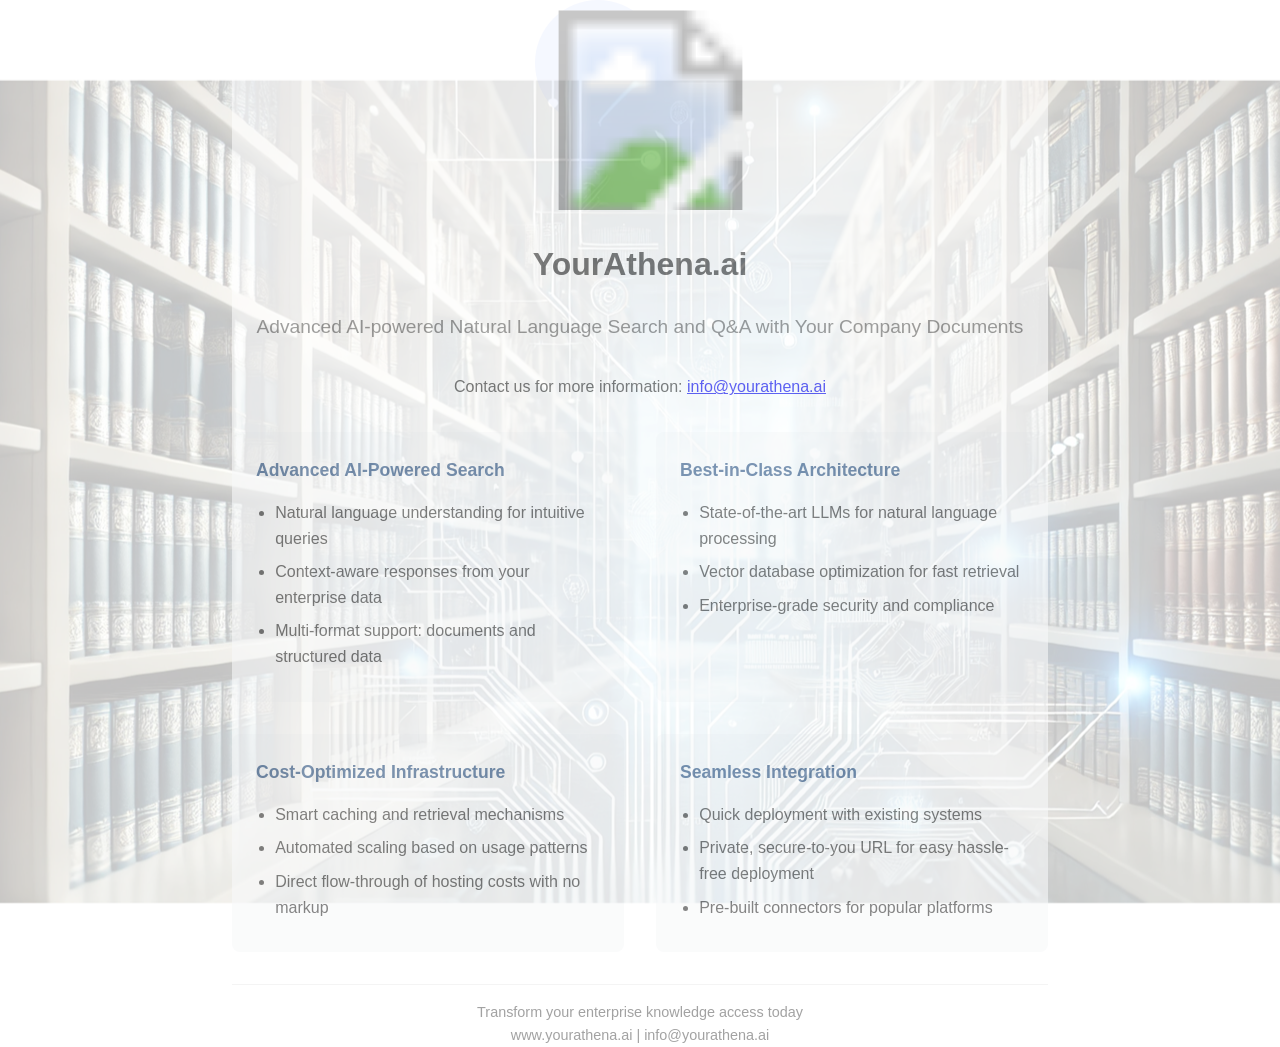
==== YourAthena/index.html @ 60d4d9eb "Update favicon path in index.html" ====
<!DOCTYPE html>

<html>
<head>
    <link rel="icon" type="image/x-icon" href="./static/images/logo_athena_ai.ico">
    <style>
        body {
            font-family: Arial, sans-serif;
            opacity: 0.6;
            line-height: 1.6;
            max-width: 8.5in;
            margin: 0 auto;
            /*padding: 1in;*/
            color: #333;
            background: url('/static/images/background web.png') center center no-repeat;
            background-size: auto;
            position: relative;
        }
        body::before {
            content: '';
            position: absolute;
            top: 0;
            left: 0;
            right: 0;
            bottom: 0;
            background: rgba(255, 255, 255, 0.95);
            z-index: -1;
        }
        .header {
            text-align: center;
            margin-bottom: 2rem;
        }
        .logo {
            margin-bottom: 1rem;
        }
        .tagline {
            font-size: 1.2rem;
            color: #666;
            margin-bottom: 2rem;
        }
        .main-content {
            display: grid;
            grid-template-columns: 1fr 1fr;
            gap: 2rem;
            margin-bottom: 2rem;
        }
        .feature-section {
            background: #f8f9fa;
            padding: 1.5rem;
            border-radius: 8px;
        }
        .feature-title {
            color: #2c5282;
            font-size: 1.1rem;
            font-weight: bold;
            margin-bottom: 1rem;
        }
        .feature-list {
            margin: 0;
            padding-left: 1.2rem;
        }
        .feature-list li {
            margin-bottom: 0.5rem;
        }
        .footer {
            text-align: center;
            margin-top: 2rem;
            padding-top: 1rem;
            border-top: 1px solid #eee;
            font-size: 0.9rem;
            color: #666;
        }
    </style>
</head>
<body>
    <div class="header">
        <div class="logo">
            <svg width="210" height="210" viewBox="0 0 200 200">
                <circle cx="60" cy="60" r="60" fill="#f0f4ff"/>
                <image href="/static/images/logo Athena.AI.png" x="10" y="10" width="200" height="200"/>
            </svg>
        </div>
        <h1>YourAthena.ai</h1>
        <div class="tagline">
             Advanced AI-powered Natural Language Search and Q&A with Your Company Documents
        </div>
        <div>
            Contact us for more information: <a href="mailto:info@yourathena.ai">info@yourathena.ai</a>
        </div>
    </div>

    <div class="main-content">
        <div class="feature-section">
            <div class="feature-title">Advanced AI-Powered Search</div>
            <ul class="feature-list">
                <li>Natural language understanding for intuitive queries</li>
                <li>Context-aware responses from your enterprise data</li>
                <li>Multi-format support: documents and structured data</li>
            </ul>
        </div>

        <div class="feature-section">
            <div class="feature-title">Best-in-Class Architecture</div>
            <ul class="feature-list">
                <li>State-of-the-art LLMs for natural language processing</li>
                <li>Vector database optimization for fast retrieval</li>
                <li>Enterprise-grade security and compliance</li>
            </ul>
        </div>

        <div class="feature-section">
            <div class="feature-title">Cost-Optimized Infrastructure</div>
            <ul class="feature-list">
                <li>Smart caching and retrieval mechanisms</li>
                <li>Automated scaling based on usage patterns</li>
                <li>Direct flow-through of hosting costs with no markup</li>
            </ul>
        </div>

        <div class="feature-section">
            <div class="feature-title">Seamless Integration</div>
            <ul class="feature-list">
                <li>Quick deployment with existing systems</li>
                <li>Private, secure-to-you URL for easy hassle-free deployment</li>
                <li>Pre-built connectors for popular platforms</li>
            </ul>
        </div>
    </div>

    <div class="footer">
        Transform your enterprise knowledge access today
        <br>
        www.yourathena.ai | info@yourathena.ai
    </div>
</body>
</html>
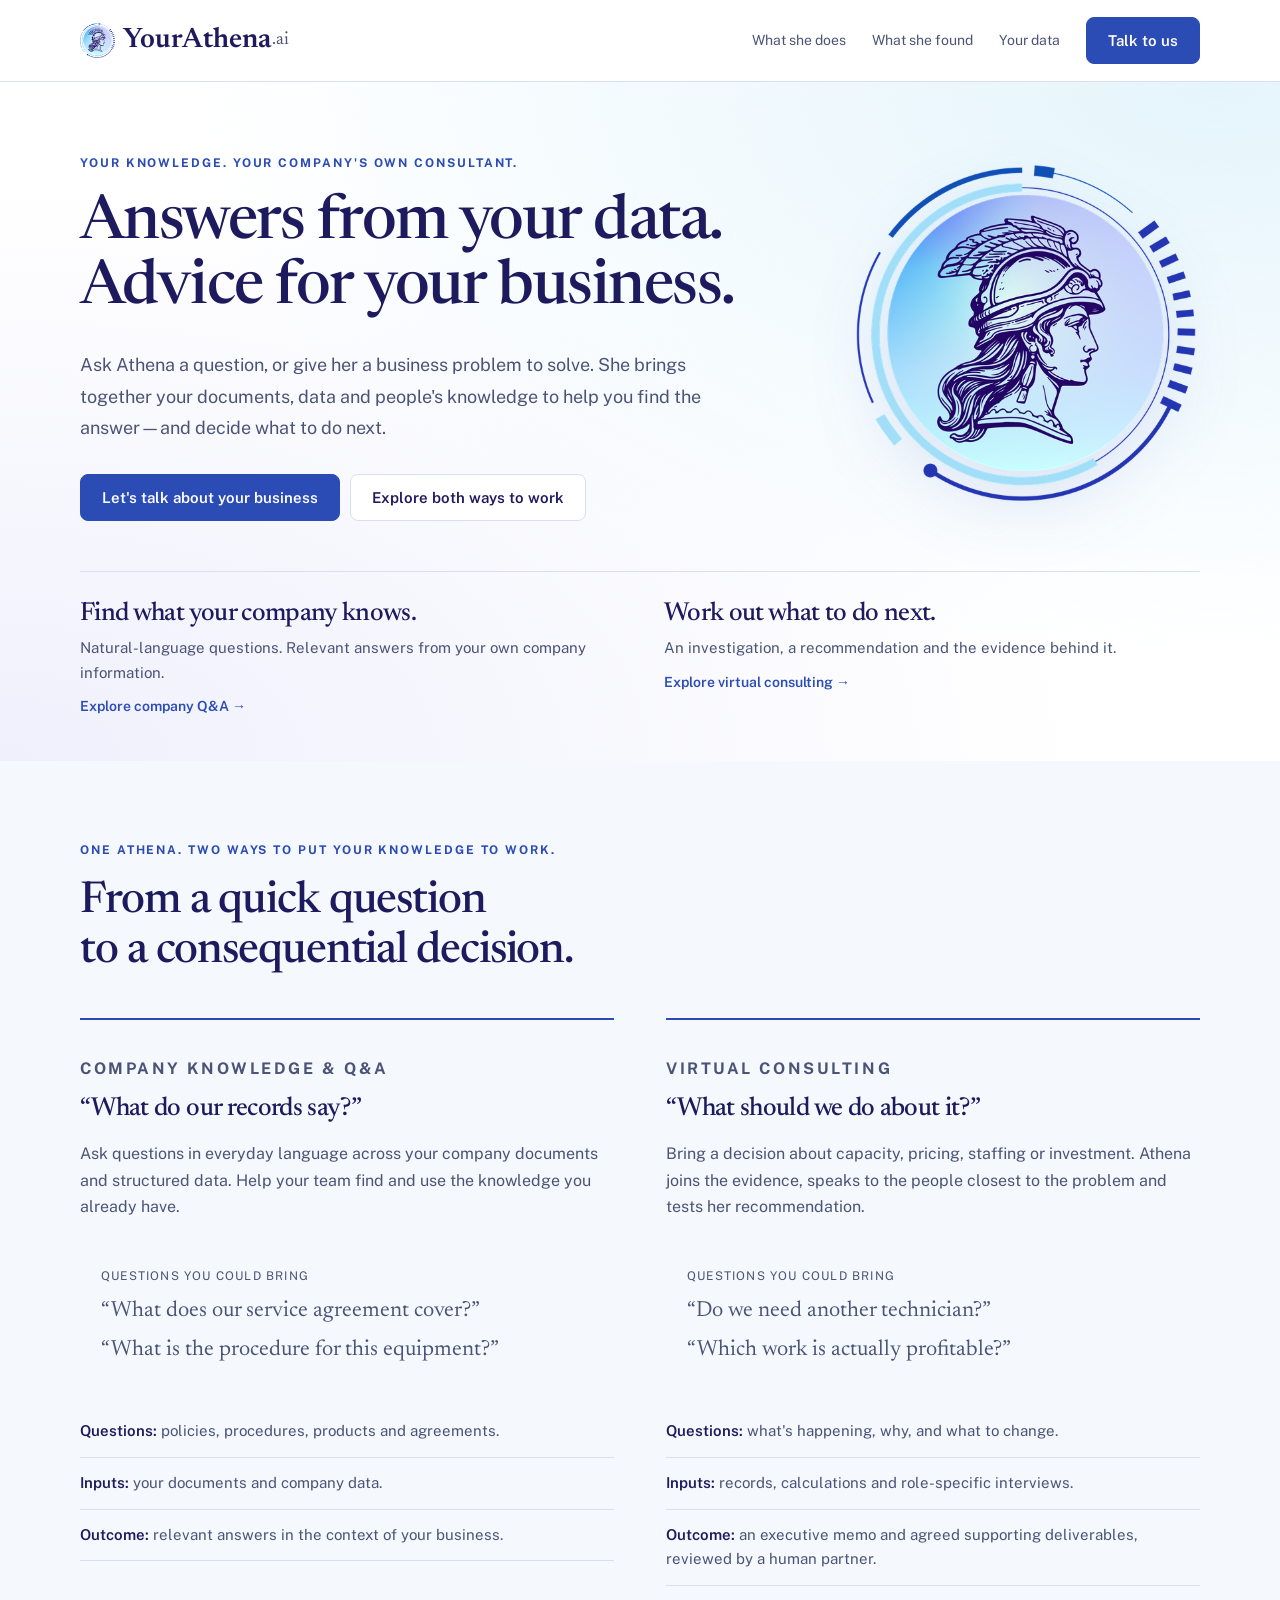
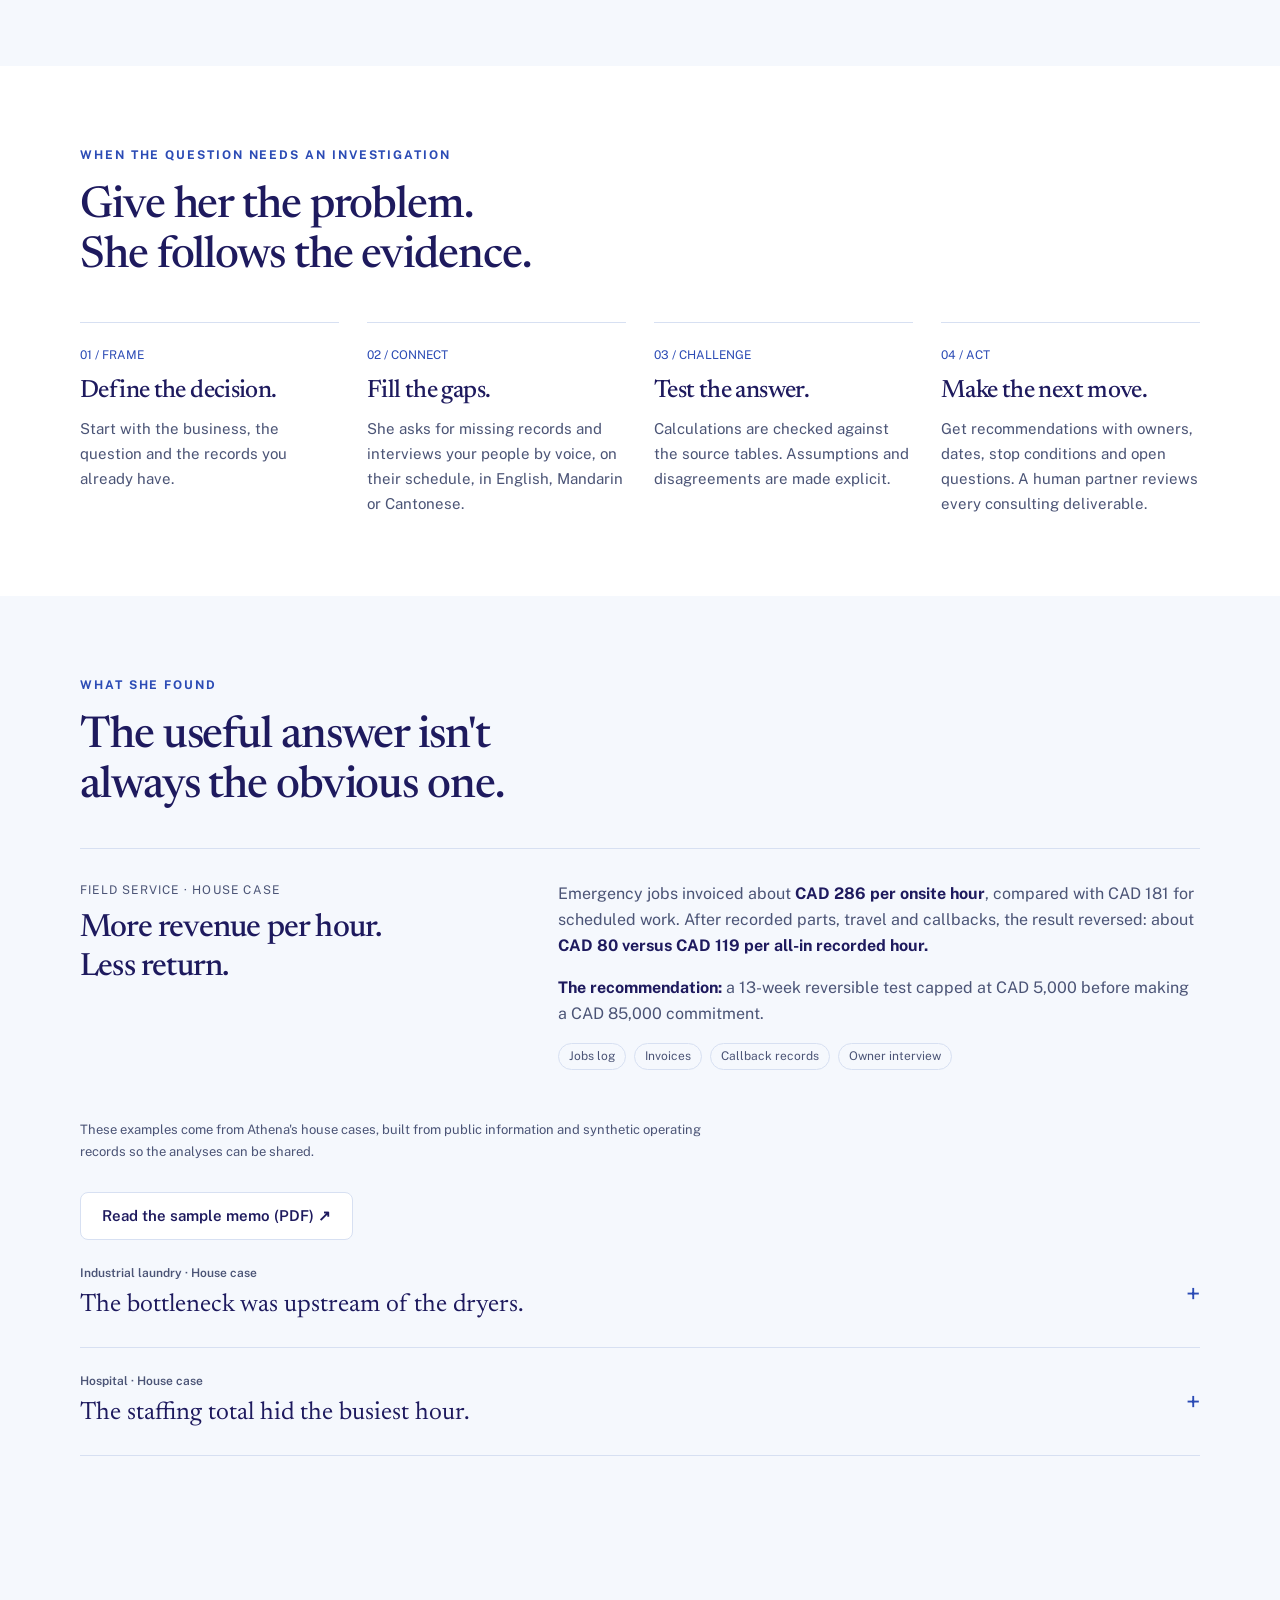
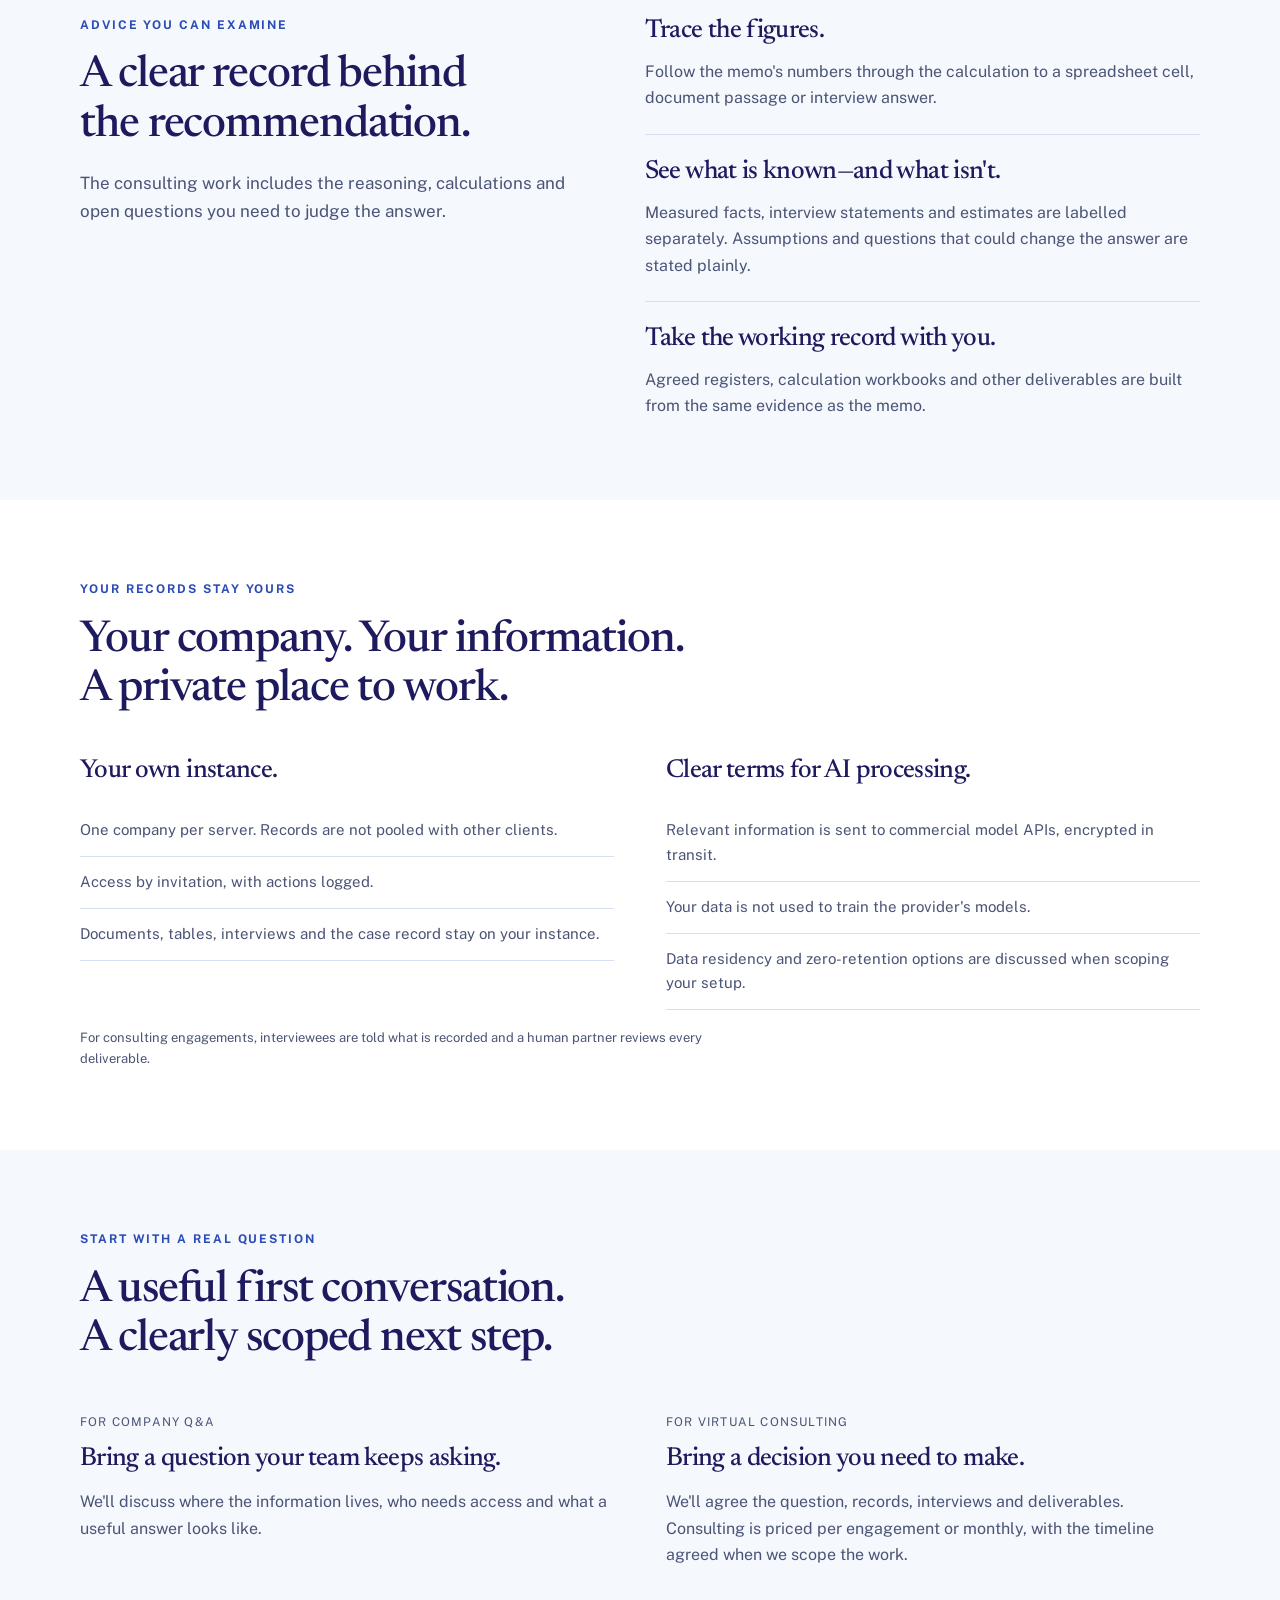
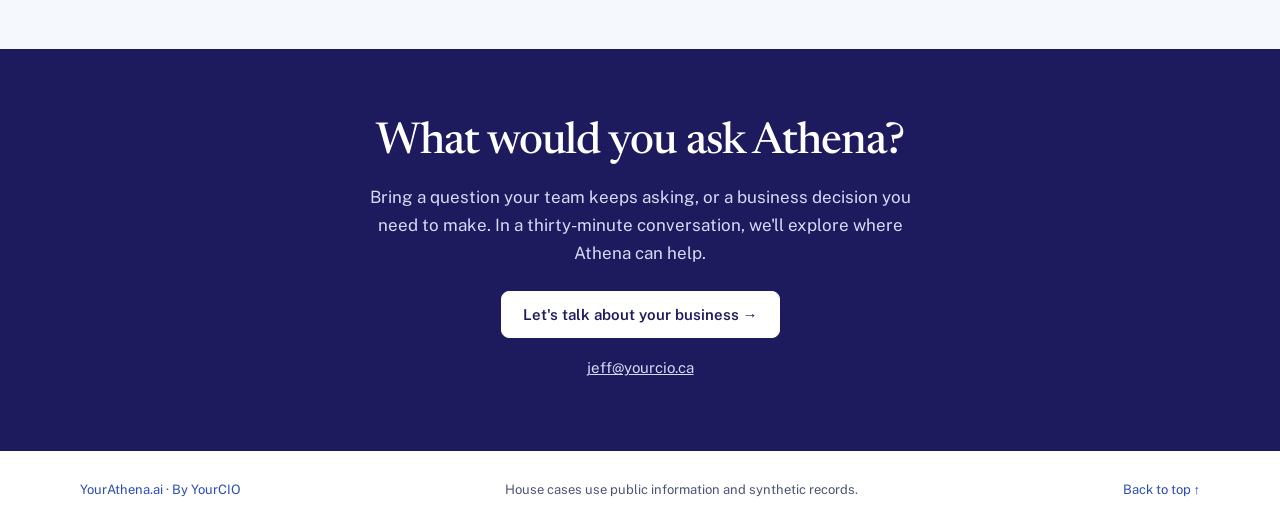
==== commit 4cb00692: "Build YourAthena answers and advice landing page" ====
--- a/YourAthena/index.html
+++ b/YourAthena/index.html
@@ -1,136 +1,187 @@
-<!DOCTYPE html>
-
-<html>
-<head>
-    <link rel="icon" type="image/x-icon" href="./static/images/logo_athena_ai.ico">
-    <style>
-        body {
-            font-family: Arial, sans-serif;
-            opacity: 0.6;
-            line-height: 1.6;
-            max-width: 8.5in;
-            margin: 0 auto;
-            /*padding: 1in;*/
-            color: #333;
-            background: url('/static/images/background web.png') center center no-repeat;
-            background-size: auto;
-            position: relative;
-        }
-        body::before {
-            content: '';
-            position: absolute;
-            top: 0;
-            left: 0;
-            right: 0;
-            bottom: 0;
-            background: rgba(255, 255, 255, 0.95);
-            z-index: -1;
-        }
-        .header {
-            text-align: center;
-            margin-bottom: 2rem;
-        }
-        .logo {
-            margin-bottom: 1rem;
-        }
-        .tagline {
-            font-size: 1.2rem;
-            color: #666;
-            margin-bottom: 2rem;
-        }
-        .main-content {
-            display: grid;
-            grid-template-columns: 1fr 1fr;
-            gap: 2rem;
-            margin-bottom: 2rem;
-        }
-        .feature-section {
-            background: #f8f9fa;
-            padding: 1.5rem;
-            border-radius: 8px;
-        }
-        .feature-title {
-            color: #2c5282;
-            font-size: 1.1rem;
-            font-weight: bold;
-            margin-bottom: 1rem;
-        }
-        .feature-list {
-            margin: 0;
-            padding-left: 1.2rem;
-        }
-        .feature-list li {
-            margin-bottom: 0.5rem;
-        }
-        .footer {
-            text-align: center;
-            margin-top: 2rem;
-            padding-top: 1rem;
-            border-top: 1px solid #eee;
-            font-size: 0.9rem;
-            color: #666;
-        }
-    </style>
-</head>
-<body>
-    <div class="header">
-        <div class="logo">
-            <svg width="210" height="210" viewBox="0 0 200 200">
-                <circle cx="60" cy="60" r="60" fill="#f0f4ff"/>
-                <image href="/static/images/logo Athena.AI.png" x="10" y="10" width="200" height="200"/>
-            </svg>
-        </div>
-        <h1>YourAthena.ai</h1>
-        <div class="tagline">
-             Advanced AI-powered Natural Language Search and Q&A with Your Company Documents
-        </div>
-        <div>
-            Contact us for more information: <a href="mailto:info@yourathena.ai">info@yourathena.ai</a>
-        </div>
-    </div>
-
-    <div class="main-content">
-        <div class="feature-section">
-            <div class="feature-title">Advanced AI-Powered Search</div>
-            <ul class="feature-list">
-                <li>Natural language understanding for intuitive queries</li>
-                <li>Context-aware responses from your enterprise data</li>
-                <li>Multi-format support: documents and structured data</li>
-            </ul>
-        </div>
-
-        <div class="feature-section">
-            <div class="feature-title">Best-in-Class Architecture</div>
-            <ul class="feature-list">
-                <li>State-of-the-art LLMs for natural language processing</li>
-                <li>Vector database optimization for fast retrieval</li>
-                <li>Enterprise-grade security and compliance</li>
-            </ul>
-        </div>
-
-        <div class="feature-section">
-            <div class="feature-title">Cost-Optimized Infrastructure</div>
-            <ul class="feature-list">
-                <li>Smart caching and retrieval mechanisms</li>
-                <li>Automated scaling based on usage patterns</li>
-                <li>Direct flow-through of hosting costs with no markup</li>
-            </ul>
-        </div>
-
-        <div class="feature-section">
-            <div class="feature-title">Seamless Integration</div>
-            <ul class="feature-list">
-                <li>Quick deployment with existing systems</li>
-                <li>Private, secure-to-you URL for easy hassle-free deployment</li>
-                <li>Pre-built connectors for popular platforms</li>
-            </ul>
-        </div>
-    </div>
-
-    <div class="footer">
-        Transform your enterprise knowledge access today
-        <br>
-        www.yourathena.ai | info@yourathena.ai
-    </div>
-</body>
-</html>
+<!doctype html>
+<html lang="en"><head>
+<meta charset="utf-8">
+<meta name="viewport" content="width=device-width, initial-scale=1">
+<title>YourAthena.ai | Answers from your data. Advice for your business.</title>
+<meta name="description" content="Ask questions of your company documents and data, or give Athena a business problem to investigate. Company knowledge search and virtual consulting, grounded in your own records.">
+<link rel="canonical" href="https://yourcio.ca/YourAthena/">
+<meta property="og:title" content="YourAthena.ai | Answers + advice">
+<meta property="og:description" content="Answers from your data. Advice for your business. Company knowledge search and virtual consulting, grounded in your own records.">
+<meta property="og:type" content="website">
+<meta property="og:url" content="https://yourcio.ca/YourAthena/">
+<meta property="og:image" content="https://yourcio.ca/YourAthena/assets/athena-logo-512.png">
+<meta property="og:image:alt" content="Athena's helmeted profile inside a blue circular dial">
+<meta name="theme-color" content="#1e1a5e">
+<link rel="icon" type="image/png" sizes="32x32" href="assets/favicon-32.png">
+<link rel="apple-touch-icon" href="assets/apple-touch-icon.png">
+<link rel="preconnect" href="https://fonts.googleapis.com">
+<link rel="preconnect" href="https://fonts.gstatic.com" crossorigin>
+<link href="https://fonts.googleapis.com/css2?family=Newsreader:opsz,wght@6..72,400;6..72,500;6..72,600&amp;family=Public+Sans:wght@400;500;600;700&amp;display=swap" rel="stylesheet">
+<link rel="stylesheet" href="assets/athena.css">
+</head><body>
+<div id="athena-site">
+<div class="a-page">
+<a class="a-skip" href="#main">Skip to content</a>
+<header class="a-nav"><a class="a-brand" href="#top" aria-label="YourAthena.ai, back to top"><img src="assets/athena-logo-64.png" width="35" height="35" alt="">YourAthena<small>.ai</small></a>
+<nav class="a-navlinks" aria-label="Page sections"><a href="#a-offer">What she does</a><a href="#a-proof">What she found</a><a href="#a-data">Your data</a><a class="a-button" href="#a-contact">Talk to us</a></nav>
+</header>
+<main id="main">
+<section id="top" aria-labelledby="hero-title">
+<div class="a-hero"><div class="a-split"><div><p class="a-kicker">Your knowledge. Your company's own consultant.</p>
+<h1 id="hero-title">Answers from your data.<br>Advice for your business.</h1>
+<p class="a-lede">Ask Athena a question, or give her a business problem to solve. She brings together your documents, data and people's knowledge to help you find the answer—and decide what to do next.</p>
+<div class="a-buttons"><a class="a-button" href="#a-contact">Let's talk about your business</a><a class="a-button a-secondary" href="#a-offer">Explore both ways to work</a></div>
+</div>
+<div class="a-hero-art"><img src="assets/athena-logo-512.png" srcset="assets/athena-logo-256.png 256w, assets/athena-logo-512.png 512w" sizes="(max-width: 760px) 140px, 340px" alt="Athena’s helmeted profile inside a blue circular dial" width="512" height="512" fetchpriority="high"></div>
+</div>
+<div class="a-paths"><div>
+<h2>Find what your company knows.</h2>
+<p>Natural-language questions. Relevant answers from your own company information.</p>
+<a href="#a-answers">Explore company Q&amp;A →</a></div>
+<div>
+<h2>Work out what to do next.</h2>
+<p>An investigation, a recommendation and the evidence behind it.</p>
+<a href="#a-consulting">Explore virtual consulting →</a></div>
+</div>
+</div>
+</section>
+<section class="a-section a-tint" id="a-offer"><p class="a-kicker">One Athena. Two ways to put your knowledge to work.</p>
+<h2>From a quick question<br>to a consequential decision.</h2>
+<div class="a-two">
+<article class="a-panel" id="a-answers"><p class="a-kicker">Company knowledge &amp; Q&amp;A</p>
+<h3>“What do our records say?”</h3>
+<p>Ask questions in everyday language across your company documents and structured data. Help your team find and use the knowledge you already have.</p>
+<div class="a-questions"><span class="a-example-label">Questions you could bring</span><p>“What does our service agreement cover?”</p>
+<p>“What is the procedure for this equipment?”</p>
+</div>
+<ul class="a-list">
+<li><strong>Questions:</strong> policies, procedures, products and agreements.</li>
+<li><strong>Inputs:</strong> your documents and company data.</li>
+<li><strong>Outcome:</strong> relevant answers in the context of your business.</li>
+</ul>
+</article>
+<article class="a-panel" id="a-consulting"><p class="a-kicker">Virtual consulting</p>
+<h3>“What should we do about it?”</h3>
+<p>Bring a decision about capacity, pricing, staffing or investment. Athena joins the evidence, speaks to the people closest to the problem and tests her recommendation.</p>
+<div class="a-questions"><span class="a-example-label">Questions you could bring</span><p>“Do we need another technician?”</p>
+<p>“Which work is actually profitable?”</p>
+</div>
+<ul class="a-list">
+<li><strong>Questions:</strong> what's happening, why, and what to change.</li>
+<li><strong>Inputs:</strong> records, calculations and role-specific interviews.</li>
+<li><strong>Outcome:</strong> an executive memo and agreed supporting deliverables, reviewed by a human partner.</li>
+</ul>
+</article>
+</div>
+</section>
+<section class="a-section"><p class="a-kicker">When the question needs an investigation</p>
+<h2>Give her the problem.<br>She follows the evidence.</h2>
+<div class="a-steps">
+<article class="a-step"><span>01 / FRAME</span>
+<h3>Define the decision.</h3>
+<p>Start with the business, the question and the records you already have.</p>
+</article>
+<article class="a-step"><span>02 / CONNECT</span>
+<h3>Fill the gaps.</h3>
+<p>She asks for missing records and interviews your people by voice, on their schedule, in English, Mandarin or Cantonese.</p>
+</article>
+<article class="a-step"><span>03 / CHALLENGE</span>
+<h3>Test the answer.</h3>
+<p>Calculations are checked against the source tables. Assumptions and disagreements are made explicit.</p>
+</article>
+<article class="a-step"><span>04 / ACT</span>
+<h3>Make the next move.</h3>
+<p>Get recommendations with owners, dates, stop conditions and open questions. A human partner reviews every consulting deliverable.</p>
+</article>
+</div>
+</section>
+<section class="a-section a-tint" id="a-proof"><p class="a-kicker">What she found</p>
+<h2>The useful answer isn't<br>always the obvious one.</h2>
+<article class="a-case"><div><div class="a-example-label">Field service · House case</div>
+<h3>More revenue per hour.<br>Less return.</h3>
+</div>
+<div><p>Emergency jobs invoiced about <strong>CAD 286 per onsite hour</strong>, compared with CAD 181 for scheduled work. After recorded parts, travel and callbacks, the result reversed: about <strong>CAD 80 versus CAD 119 per all-in recorded hour.</strong></p>
+<p style="margin-top:15px"><strong>The recommendation:</strong> a 13-week reversible test capped at CAD 5,000 before making a CAD 85,000 commitment.</p>
+<div class="a-tags"><span>Jobs log</span><span>Invoices</span><span>Callback records</span><span>Owner interview</span></div>
+</div>
+</article>
+<p class="a-fine">These examples come from Athena's house cases, built from public information and synthetic operating records so the analyses can be shared.</p>
+<div class="a-buttons"><a class="a-button a-secondary" href="assets/athena-sample-memo-quickfix.pdf">Read the sample memo (PDF) ↗</a></div>
+<div class="a-more-cases">
+<details><summary><span><span class="a-case-type">Industrial laundry · House case</span>The bottleneck was upstream of the dryers.</span><span class="a-expand" aria-hidden="true">+</span></summary>
+<div class="a-detail"><p>Athena classified idle entries in the machine log by reason: 48 were maintenance, 866 were waiting for upstream load release and 475 were scheduling gaps. The records pointed upstream of drying.</p>
+<p><strong>Recommendation:</strong> a 90-day verification and a shadow schedule before committing to another dryer.</p>
+</div>
+</details>
+<details><summary><span><span class="a-case-type">Hospital · House case</span>The staffing total hid the busiest hour.</span><span class="a-expand" aria-hidden="true">+</span></summary>
+<div class="a-detail"><p>Daily staffing showed five nurses, but lunch coverage cut capacity when demand peaked. Protecting coverage reduced the modelled wait from about 23 minutes to 6.</p>
+<p><strong>Recommendation:</strong> redesign coverage with existing staff. The limit was explicit: the analysis covered one observed day.</p>
+</div>
+</details>
+</div>
+</section>
+<section class="a-section a-tint" id="a-evidence"><div class="a-evidence"><div><p class="a-kicker">Advice you can examine</p>
+<h2>A clear record behind the recommendation.</h2>
+<p class="a-intro">The consulting work includes the reasoning, calculations and open questions you need to judge the answer.</p>
+</div>
+<div>
+<article>
+<h3>Trace the figures.</h3>
+<p>Follow the memo's numbers through the calculation to a spreadsheet cell, document passage or interview answer.</p>
+</article>
+<article>
+<h3>See what is known—and what isn't.</h3>
+<p>Measured facts, interview statements and estimates are labelled separately. Assumptions and questions that could change the answer are stated plainly.</p>
+</article>
+<article>
+<h3>Take the working record with you.</h3>
+<p>Agreed registers, calculation workbooks and other deliverables are built from the same evidence as the memo.</p>
+</article>
+</div>
+</div>
+</section>
+<section class="a-section" id="a-data"><p class="a-kicker">Your records stay yours</p>
+<h2>Your company. Your information.<br>A private place to work.</h2>
+<div class="a-two">
+<article>
+<h3>Your own instance.</h3>
+<ul class="a-list">
+<li>One company per server. Records are not pooled with other clients.</li>
+<li>Access by invitation, with actions logged.</li>
+<li>Documents, tables, interviews and the case record stay on your instance.</li>
+</ul>
+</article>
+<article>
+<h3>Clear terms for AI processing.</h3>
+<ul class="a-list">
+<li>Relevant information is sent to commercial model APIs, encrypted in transit.</li>
+<li>Your data is not used to train the provider's models.</li>
+<li>Data residency and zero-retention options are discussed when scoping your setup.</li>
+</ul>
+</article>
+</div>
+<p class="a-fine">For consulting engagements, interviewees are told what is recorded and a human partner reviews every deliverable.</p>
+</section>
+<section class="a-section a-tint" id="a-start"><p class="a-kicker">Start with a real question</p>
+<h2>A useful first conversation.<br>A clearly scoped next step.</h2>
+<div class="a-two a-start">
+<article><span class="a-example-label">For company Q&amp;A</span>
+<h3>Bring a question your team keeps asking.</h3>
+<p>We'll discuss where the information lives, who needs access and what a useful answer looks like.</p>
+</article>
+<article><span class="a-example-label">For virtual consulting</span>
+<h3>Bring a decision you need to make.</h3>
+<p>We'll agree the question, records, interviews and deliverables. Consulting is priced per engagement or monthly, with the timeline agreed when we scope the work.</p>
+</article>
+</div>
+</section>
+<section class="a-contact" id="a-contact">
+<h2>What would you ask Athena?</h2>
+<p>Bring a question your team keeps asking, or a business decision you need to make. In a thirty-minute conversation, we'll explore where Athena can help.</p>
+<a class="a-button" href="mailto:jeff@yourcio.ca?subject=YourAthena%20%E2%80%94%20first%20conversation">Let's talk about your business →</a><a class="a-contact-email" href="mailto:jeff@yourcio.ca">jeff@yourcio.ca</a></section>
+</main>
+<footer class="a-footer"><a href="https://yourcio.ca/">YourAthena.ai · By YourCIO</a><span>House cases use public information and synthetic records.</span><a href="#top">Back to top ↑</a></footer>
+</div>
+</div>
+
+</body></html>
--- a/YourAthena/assets/athena.css
+++ b/YourAthena/assets/athena.css
@@ -0,0 +1,986 @@
+#athena-site {
+  --a-ink:light-dark(#1e1a5e,#e9ecfb);
+  --a-copy:light-dark(#4b5476,#c3c9e8);
+  --a-paper:light-dark(#ffffff,#0c0d26);
+  --a-wash:light-dark(#f5f8fd,#121433);
+  --a-line:light-dark(#d7e0f2,#2a2f57);
+  --a-blue:light-dark(#2b4bb5,#a9bcff);
+  --a-onblue:light-dark(#fff,#11152c);
+  --a-sky:light-dark(#e5f5fc,#182b43);
+  --a-lav:light-dark(#eff0fc,#202243);
+  font-family:'Public Sans',Arial,sans-serif;
+  color:var(--a-ink);
+  font-size:15px;
+  line-height:1.65
+}
+
+#athena-site * {
+  box-sizing:border-box
+}
+
+#athena-site .a-page {
+  background:var(--a-paper)
+}
+
+#athena-site .a-nav {
+  display:flex;
+  align-items:center;
+  justify-content:space-between;
+  gap:18px;
+  padding:17px 38px;
+  border-bottom:1px solid var(--a-line);
+  background:var(--a-paper)
+}
+
+#athena-site .a-brand {
+  font-family:'Newsreader',Georgia,serif;
+  font-size:26px;
+  font-weight:600;
+  display:flex;
+  align-items:center;
+  gap:9px;
+  white-space:nowrap
+}
+
+#athena-site .a-brand img {
+  width:35px;
+  height:35px
+}
+
+#athena-site .a-brand small {
+  font-size:18px;
+  font-weight:400;
+  color:var(--a-copy)
+}
+
+#athena-site .a-navlinks {
+  display:flex;
+  align-items:center;
+  gap:22px;
+  font-size:12px
+}
+
+#athena-site a {
+  color:var(--a-blue);
+  text-decoration:none
+}
+
+#athena-site .a-navlinks a {
+  color:var(--a-copy)
+}
+
+#athena-site .a-navlinks a.a-button {
+  color:var(--a-onblue)
+}
+
+#athena-site .a-button {
+  display:inline-flex;
+  justify-content:center;
+  align-items:center;
+  background:var(--a-blue);
+  color:var(--a-onblue);
+  padding:12px 19px;
+  border:1px solid var(--a-blue);
+  border-radius:8px;
+  font:600 13px 'Public Sans',Arial,sans-serif;
+  text-decoration:none;
+  min-height:44px
+}
+
+#athena-site .a-button.a-secondary {
+  background:var(--a-paper);
+  color:var(--a-ink);
+  border-color:var(--a-line)
+}
+
+#athena-site .a-buttons {
+  display:flex;
+  flex-wrap:wrap;
+  gap:10px;
+  margin-top:25px
+}
+
+#athena-site h1,#athena-site h2,#athena-site h3,#athena-site p {
+  margin:0
+}
+
+#athena-site h1,#athena-site h2,#athena-site h3 {
+  font-family:'Newsreader',Georgia,serif;
+  font-weight:500;
+  letter-spacing:-.025em;
+  text-wrap:balance
+}
+
+#athena-site h1 {
+  font-size:clamp(35px,4.8vw,64px);
+  line-height:1.06
+}
+
+#athena-site h2 {
+  font-size:clamp(30px,4vw,40px);
+  line-height:1.13
+}
+
+#athena-site h3 {
+  font-size:26px;
+  line-height:1.2
+}
+
+#athena-site .a-kicker {
+  font-size:10px;
+  font-weight:700;
+  letter-spacing:.16em;
+  text-transform:uppercase;
+  color:var(--a-blue);
+  margin-bottom:17px
+}
+
+#athena-site .a-lede {
+  font-size:16px;
+  line-height:1.75;
+  color:var(--a-copy);
+  margin-top:22px;
+  max-width:57ch
+}
+
+#athena-site .a-hero {
+  padding:48px 44px 32px;
+  background:radial-gradient(ellipse at 95% 0%,var(--a-sky),transparent 60%),radial-gradient(ellipse at 0% 100%,var(--a-lav),transparent 60%);
+  min-height:0
+}
+
+#athena-site .a-split {
+  display:grid;
+  grid-template-columns:1.4fr .7fr;
+  align-items:center;
+  gap:28px
+}
+
+#athena-site .a-hero-art img {
+  width:100%;
+  max-width:280px;
+  height:auto
+}
+
+#athena-site .a-hero-art {
+  text-align:center
+}
+
+#athena-site .a-caption {
+  color:var(--a-copy);
+  font-size:11px;
+  margin-top:13px
+}
+
+#athena-site .a-paths {
+  display:grid;
+  grid-template-columns:1fr 1fr;
+  gap:28px;
+  margin-top:42px;
+  border-top:1px solid var(--a-line);
+  padding-top:23px
+}
+
+#athena-site .a-paths p {
+  font-size:13px;
+  color:var(--a-copy);
+  margin-top:7px
+}
+
+#athena-site .a-paths h2 {
+  font-size:23px
+}
+
+#athena-site .a-paths a {
+  font-size:12px;
+  display:inline-block;
+  margin-top:10px;
+  font-weight:600
+}
+
+#athena-site .a-searchbox {
+  background:var(--a-paper);
+  border:1px solid var(--a-line);
+  border-radius:12px;
+  padding:23px;
+  box-shadow:0 10px 30px -20px var(--a-copy);
+  margin-top:27px
+}
+
+#athena-site .a-question {
+  font-family:'Newsreader',Georgia,serif;
+  font-size:23px;
+  line-height:1.3
+}
+
+#athena-site .a-example-label {
+  font-size:10px;
+  letter-spacing:.1em;
+  text-transform:uppercase;
+  color:var(--a-copy);
+  margin-bottom:9px
+}
+
+#athena-site .a-tags {
+  display:flex;
+  gap:8px;
+  flex-wrap:wrap;
+  margin-top:15px
+}
+
+#athena-site .a-tags span {
+  border:1px solid var(--a-line);
+  border-radius:20px;
+  padding:3px 10px;
+  font-size:10px;
+  color:var(--a-copy)
+}
+
+#athena-site .a-centered {
+  text-align:center;
+  max-width:750px;
+  margin:auto
+}
+
+#athena-site .a-centered .a-lede {
+  margin:20px auto 0
+}
+
+#athena-site .a-centered .a-buttons {
+  justify-content:center
+}
+
+#athena-site .a-centered .a-mini-logo img {
+  width:66px;
+  height:66px;
+  margin-bottom:16px
+}
+
+#athena-site .a-decision {
+  display:grid;
+  grid-template-columns:1.1fr .85fr;
+  gap:36px;
+  align-items:start
+}
+
+#athena-site .a-decision .a-searchbox {
+  margin-top:24px;
+  padding:26px
+}
+
+#athena-site .a-case-figure {
+  font-family:'Newsreader',Georgia,serif;
+  font-size:34px;
+  line-height:1.2;
+  color:var(--a-blue);
+  margin-top:20px
+}
+
+#athena-site .a-case-figure span {
+  display:block;
+  font:12px 'Public Sans',Arial,sans-serif;
+  color:var(--a-copy);
+  margin-top:6px
+}
+
+#athena-site .a-section {
+  padding:58px 44px;
+  background:var(--a-paper)
+}
+
+#athena-site .a-section.a-tint {
+  background:var(--a-wash)
+}
+
+#athena-site .a-intro {
+  max-width:640px;
+  color:var(--a-copy);
+  margin-top:17px
+}
+
+#athena-site .a-two {
+  display:grid;
+  grid-template-columns:1fr 1fr;
+  gap:36px;
+  margin-top:32px
+}
+
+#athena-site .a-panel {
+  padding-top:20px;
+  border-top:2px solid var(--a-blue)
+}
+
+#athena-site .a-panel p {
+  margin:12px 0;
+  color:var(--a-copy);
+  font-size:14px
+}
+
+#athena-site .a-list {
+  padding:0;
+  margin:18px 0 0;
+  list-style:none
+}
+
+#athena-site .a-list li {
+  padding:10px 0;
+  border-bottom:1px solid var(--a-line);
+  font-size:13px;
+  color:var(--a-copy)
+}
+
+#athena-site .a-list strong {
+  color:var(--a-ink);
+  font-weight:600
+}
+
+#athena-site .a-steps {
+  display:grid;
+  grid-template-columns:repeat(4,1fr);
+  gap:24px;
+  margin-top:30px
+}
+
+#athena-site .a-step {
+  border-top:1px solid var(--a-line);
+  padding-top:16px
+}
+
+#athena-site .a-step span {
+  font-size:12px;
+  color:var(--a-blue)
+}
+
+#athena-site .a-step h3 {
+  font-size:22px;
+  margin:10px 0
+}
+
+#athena-site .a-step p {
+  font-size:12px;
+  color:var(--a-copy)
+}
+
+#athena-site .a-case {
+  display:grid;
+  grid-template-columns:1fr 1.5fr;
+  gap:40px;
+  margin-top:28px;
+  padding:27px 0;
+  border-top:1px solid var(--a-line)
+}
+
+#athena-site .a-case p {
+  font-size:14px;
+  color:var(--a-copy)
+}
+
+#athena-site .a-case strong {
+  color:var(--a-ink)
+}
+
+#athena-site .a-case h3 {
+  font-size:28px;
+  margin-top:8px
+}
+
+#athena-site .a-fine {
+  font-size:11px;
+  color:var(--a-copy);
+  margin-top:17px;
+  max-width:82ch
+}
+
+#athena-site .a-contact {
+  text-align:center;
+  background:var(--a-ink);
+  color:var(--a-paper);
+  padding:50px 35px
+}
+
+#athena-site .a-contact p {
+  font-size:14px;
+  margin:15px auto 24px;
+  max-width:55ch
+}
+
+#athena-site .a-contact .a-button {
+  background:var(--a-paper);
+  color:var(--a-ink);
+  border-color:var(--a-paper)
+}
+
+#athena-site .a-footer {
+  display:flex;
+  justify-content:space-between;
+  gap:20px;
+  padding:25px 40px;
+  background:var(--a-paper);
+  color:var(--a-copy);
+  font-size:11px
+}
+
+#athena-site [hidden] {
+  display:none!important
+}
+
+@media(max-width:700px) {
+  #athena-site .a-nav {
+  padding:15px 22px
+}
+#athena-site .a-navlinks a:not(.a-button) {
+  display:none
+}
+#athena-site .a-hero {
+  padding:35px 25px;
+  min-height:0
+}
+#athena-site .a-split {
+  grid-template-columns:1fr .4fr;
+  gap:8px
+}
+#athena-site .a-hero-art img {
+  min-width:90px
+}
+#athena-site .a-decision {
+  grid-template-columns:1fr;
+  gap:6px
+}
+#athena-site .a-section {
+  padding:42px 25px
+}
+#athena-site .a-steps {
+  grid-template-columns:1fr 1fr
+}
+#athena-site .a-two,#athena-site .a-case {
+  grid-template-columns:1fr;
+  gap:22px
+}
+#athena-site .a-brand {
+  font-size:22px
+}
+#athena-site .a-navlinks {
+  gap:0
+}
+#athena-site .a-paths {
+  gap:18px
+}
+#athena-site .a-footer {
+  padding:25px;
+  flex-wrap:wrap
+}
+
+}
+
+@media(max-width:420px) {
+  #athena-site .a-split {
+  grid-template-columns:1fr
+}
+#athena-site .a-hero-art {
+  display:none
+}
+#athena-site .a-paths {
+  grid-template-columns:1fr;
+  gap:17px;
+  margin-top:28px
+}
+#athena-site .a-hero {
+  min-height:0
+}
+#athena-site .a-nav .a-button {
+  padding:10px
+}
+#athena-site .a-brand small {
+  display:none
+}
+#athena-site .a-steps {
+  grid-template-columns:1fr
+}
+
+}
+
+
+html {
+  scroll-behavior:smooth;
+  scroll-padding-top:110px
+}
+body {
+  margin:0;
+  background:#fff
+}
+
+#athena-site {
+  font-size:17px;
+  color-scheme:light dark;
+  --a-display:'Newsreader',Georgia,serif
+}
+
+#athena-site .a-page {
+  overflow-wrap:break-word
+}
+
+#athena-site .a-nav {
+  position:sticky;
+  top:0;
+  z-index:10;
+  padding:17px max(30px,calc((100% - 1120px)/2));
+  min-height:78px;
+  gap:24px
+}
+
+#athena-site .a-brand {
+  font-size:28px;
+  gap:8px;
+  text-decoration:none;
+  color:var(--a-ink)
+}
+
+#athena-site .a-brand small {
+  margin-left:-7px
+}
+
+#athena-site .a-navlinks {
+  font-size:14px;
+  gap:26px
+}
+
+#athena-site .a-hero {
+  padding:72px max(30px,calc((100% - 1120px)/2)) 42px
+}
+
+#athena-site .a-split {
+  grid-template-columns:minmax(0,1.8fr) minmax(0,.85fr);
+  gap:38px
+}
+
+#athena-site .a-hero-art img {
+  max-width:340px;
+  margin:auto;
+  filter:drop-shadow(0 20px 30px rgba(43,75,181,.12))
+}
+
+#athena-site .a-kicker {
+  font-size:12px
+}
+
+#athena-site .a-lede {
+  font-size:18px;
+  max-width:57ch;
+  margin-top:28px
+}
+
+#athena-site .a-button {
+  font-size:15px;
+  padding:14px 21px;
+  gap:10px
+}
+
+#athena-site .a-buttons {
+  margin-top:30px
+}
+
+#athena-site .a-paths {
+  margin-top:50px;
+  padding-top:28px;
+  gap:48px
+}
+
+#athena-site .a-paths h2 {
+  font-size:26px
+}
+
+#athena-site .a-paths p {
+  font-size:15px
+}
+
+#athena-site .a-paths a {
+  font-size:14px
+}
+
+#athena-site .a-section {
+  padding:80px max(30px,calc((100% - 1120px)/2))
+}
+
+#athena-site h2 {
+  font-size:clamp(32px,3.5vw,44px)
+}
+
+#athena-site .a-two {
+  gap:52px;
+  margin-top:40px
+}
+
+#athena-site .a-panel p {
+  font-size:16px;
+  margin-top:16px
+}
+
+#athena-site .a-list li {
+  font-size:15px;
+  padding:13px 0
+}
+
+#athena-site .a-steps {
+  gap:28px;
+  margin-top:40px
+}
+
+#athena-site .a-step h3 {
+  font-size:25px
+}
+
+#athena-site .a-step p {
+  font-size:15px
+}
+
+#athena-site .a-case {
+  gap:50px;
+  margin-top:35px;
+  padding:32px 0
+}
+
+#athena-site .a-case p {
+  font-size:16px
+}
+
+#athena-site .a-case h3 {
+  font-size:32px
+}
+
+#athena-site .a-example-label {
+  font-size:12px
+}
+
+#athena-site .a-tags span {
+  font-size:12px
+}
+
+#athena-site .a-fine {
+  font-size:13px
+}
+
+#athena-site .a-contact {
+  padding:70px 25px;
+  background:#1e1a5e;
+  color:#fff
+}
+
+#athena-site .a-contact p {
+  font-size:17px;
+  color:#d6dcf7
+}
+
+#athena-site .a-contact .a-button {
+  background:#fff;
+  color:#1e1a5e;
+  border-color:#fff
+}
+
+#athena-site .a-contact-email {
+  display:block;
+  width:fit-content;
+  margin:18px auto 0;
+  color:#d6dcf7;
+  text-decoration:underline;
+  font-size:15px
+}
+
+#athena-site .a-footer {
+  padding:28px max(30px,calc((100% - 1120px)/2));
+  font-size:13px;
+  align-items:center
+}
+
+#athena-site .a-skip {
+  position:absolute;
+  top:-100px;
+  left:12px;
+  z-index:30;
+  background:var(--a-paper);
+  padding:12px
+}
+
+#athena-site .a-skip:focus {
+  top:8px
+}
+
+#athena-site a:focus-visible,#athena-site summary:focus-visible {
+  outline:3px solid var(--a-blue);
+  outline-offset:5px;
+  border-radius:3px
+}
+
+#athena-site .a-contact a:focus-visible {
+  outline-color:#a9dcf3
+}
+
+#athena-site .a-navlinks a:hover,#athena-site .a-paths a:hover {
+  text-decoration:underline;
+  text-underline-offset:4px
+}
+
+#athena-site .a-button:hover {
+  filter:brightness(.94)
+}
+
+#athena-site .a-questions {
+  padding:18px 21px;
+  background:var(--a-wash);
+  border-radius:10px;
+  margin:22px 0
+}
+
+#athena-site .a-questions p {
+  font-family:var(--a-display);
+  font-size:22px;
+  line-height:1.4;
+  margin:8px 0 0
+}
+
+#athena-site .a-panel .a-button {
+  align-self:start;
+  margin-top:22px
+}
+
+#athena-site .a-more-cases details {
+  border-bottom:1px solid var(--a-line)
+}
+
+#athena-site summary {
+  display:flex;
+  align-items:center;
+  justify-content:space-between;
+  gap:20px;
+  list-style:none;
+  cursor:pointer;
+  padding:24px 0;
+  font-family:var(--a-display);
+  font-size:25px;
+  line-height:1.3
+}
+
+#athena-site summary::-webkit-details-marker {
+  display:none
+}
+
+#athena-site .a-case-type {
+  display:block;
+  font:600 12px/1.6 'Public Sans',Arial,sans-serif;
+  color:var(--a-copy);
+  margin-bottom:7px
+}
+
+#athena-site .a-expand {
+  font:400 26px 'Public Sans',Arial,sans-serif;
+  color:var(--a-blue)
+}
+
+#athena-site details[open] .a-expand {
+  transform:rotate(45deg)
+}
+
+#athena-site .a-detail {
+  max-width:83ch;
+  padding-bottom:25px;
+  color:var(--a-copy);
+  font-size:16px
+}
+
+#athena-site .a-detail p+p {
+  margin-top:12px
+}
+
+#athena-site .a-evidence {
+  display:grid;
+  grid-template-columns:1fr 1.1fr;
+  gap:60px
+}
+
+#athena-site .a-evidence article+article {
+  padding-top:22px;
+  margin-top:22px;
+  border-top:1px solid var(--a-line)
+}
+
+#athena-site .a-evidence article p {
+  color:var(--a-copy);
+  font-size:16px;
+  margin-top:12px
+}
+
+#athena-site .a-start p {
+  color:var(--a-copy);
+  font-size:16px;
+  margin-top:14px
+}
+
+#athena-site .a-start h3 {
+  margin-top:10px
+}
+
+@media(prefers-color-scheme:dark) {
+  body {
+  background:#0c0d26
+}
+
+}
+
+@media(min-width:1400px) {
+  #athena-site .a-hero {
+  padding-top:88px
+}
+
+}
+
+@media(max-width:1000px) {
+  #athena-site .a-brand {
+  font-size:25px
+}
+#athena-site .a-navlinks {
+  gap:18px;
+  font-size:13px
+}
+#athena-site .a-button {
+  font-size:14px;
+  padding:13px 17px
+}
+
+}
+
+@media(max-width:760px) {
+  html {
+  scroll-padding-top:145px
+}
+#athena-site .a-nav {
+  flex-wrap:wrap;
+  gap:10px;
+  padding:15px 23px 12px
+}
+#athena-site .a-navlinks {
+  width:100%;
+  justify-content:space-between;
+  gap:8px;
+  font-size:12px
+}
+#athena-site .a-navlinks a:not(.a-button) {
+  display:inline
+}
+#athena-site .a-navlinks .a-button {
+  padding:8px 12px;
+  font-size:12px;
+  min-height:40px
+}
+#athena-site .a-hero {
+  padding:36px 23px 28px
+}
+#athena-site .a-split {
+  grid-template-columns:1fr;
+  gap:24px
+}
+#athena-site .a-hero-art {
+  display:block;
+  grid-row:1
+}
+#athena-site .a-hero-art img {
+  width:140px;
+  min-width:0
+}
+#athena-site h1 {
+  font-size:clamp(36px,7.5vw,58px)
+}
+#athena-site .a-lede {
+  font-size:16px
+}
+#athena-site .a-kicker {
+  font-size:11px
+}
+#athena-site .a-section {
+  padding:52px 23px
+}
+#athena-site .a-paths {
+  margin-top:32px;
+  gap:24px
+}
+#athena-site .a-paths h2 {
+  font-size:24px
+}
+#athena-site .a-paths p {
+  font-size:14px
+}
+#athena-site .a-two,#athena-site .a-case,#athena-site .a-evidence {
+  grid-template-columns:1fr;
+  gap:28px
+}
+#athena-site .a-steps {
+  grid-template-columns:1fr 1fr
+}
+#athena-site .a-footer {
+  padding:25px 23px;
+  flex-wrap:wrap
+}
+#athena-site .a-footer span {
+  font-size:12px
+}
+
+}
+
+@media(max-width:400px) {
+  #athena-site .a-nav {
+  padding:13px 18px 11px
+}
+#athena-site .a-navlinks {
+  font-size:10.5px
+}
+#athena-site .a-navlinks .a-button {
+  font-size:11px;
+  padding:8px 10px
+}
+#athena-site .a-hero {
+  padding-left:18px;
+  padding-right:18px
+}
+#athena-site .a-section {
+  padding-left:18px;
+  padding-right:18px
+}
+#athena-site .a-paths {
+  grid-template-columns:1fr
+}
+#athena-site .a-paths>div+div {
+  padding-top:18px;
+  border-top:1px solid var(--a-line)
+}
+#athena-site .a-buttons {
+  flex-direction:column
+}
+#athena-site .a-steps {
+  grid-template-columns:1fr
+}
+
+}
+
+@media(prefers-reduced-motion:reduce) {
+  html {
+  scroll-behavior:auto
+}
+
+}
+
+@media print {
+  .a-nav,.a-buttons,.a-contact,.a-footer,.a-skip {
+  display:none!important
+}
+#athena-site {
+  color-scheme:light
+}
+#athena-site .a-section,#athena-site .a-hero {
+  padding:24px
+}
+#athena-site .a-hero-art {
+  display:none
+}
+#athena-site article {
+  break-inside:avoid
+}
+
+}
